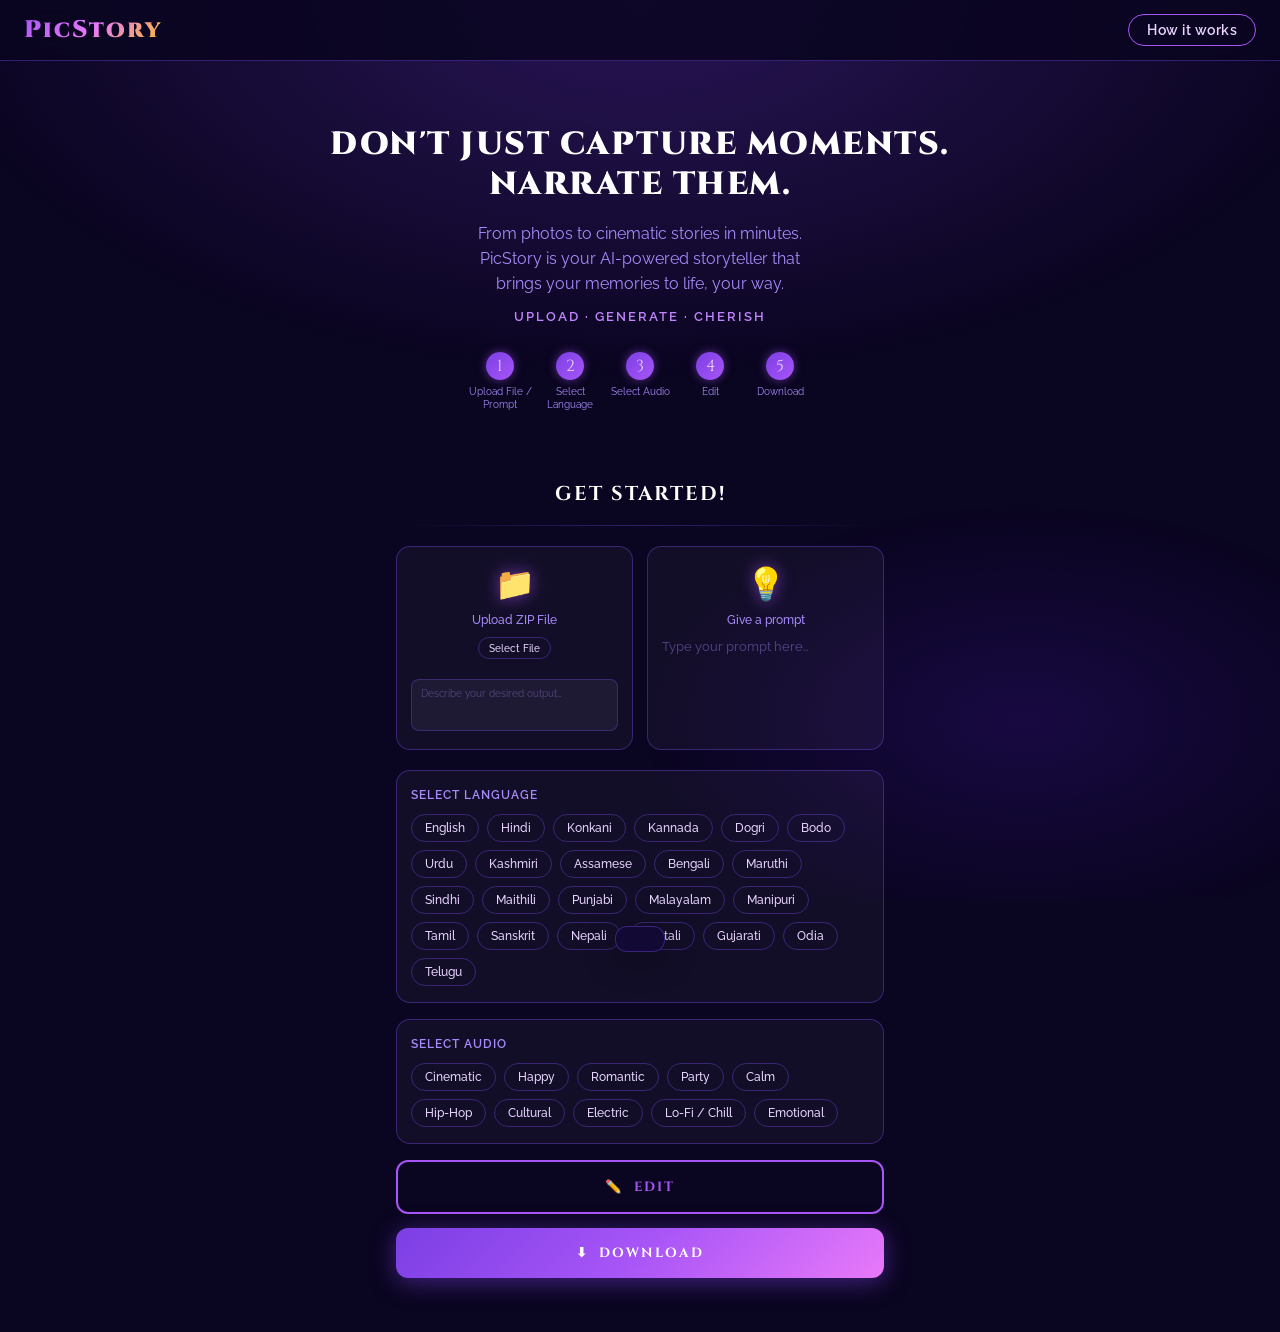
==== index.html @ 7aff5535 "Fix video pipeline: Auto-download, Gemini Imagen model 001, and 1.5-flash fallback" ====
<!DOCTYPE html>
<html lang="en">
<head>
  <meta charset="UTF-8" />
  <meta name="viewport" content="width=device-width, initial-scale=1.0"/>
  <title>PicStory – Narrate Your Moments</title>
  <link href="https://fonts.googleapis.com/css2?family=Cinzel:wght@700;900&family=Raleway:wght@300;400;500;600;700&display=swap" rel="stylesheet"/>
  <style>
    :root {
      --bg-deep:       #0a0520;
      --bg-mid:        #120a35;
      --bg-card:       rgba(255,255,255,0.04);
      --border:        rgba(130,80,255,0.35);
      --accent:        #7b3fe4;
      --accent-bright: #a855f7;
      --accent-glow:   #c084fc;
      --btn-sel:       #5b21b6;
      --text-main:     #e9d5ff;
      --text-dim:      #a78bfa;
      --text-white:    #ffffff;
      --gold:          #fbbf24;
      --success:       #34d399;
      --error:         #f87171;
    }

    *, *::before, *::after { box-sizing: border-box; margin: 0; padding: 0; }

    html { scroll-behavior: smooth; }

    body {
      font-family: 'Raleway', sans-serif;
      background: var(--bg-deep);
      color: var(--text-main);
      min-height: 100vh;
      overflow-x: hidden;
    }

    /* ───── STARFIELD BACKGROUND ───── */
    body::before {
      content: '';
      position: fixed; inset: 0; z-index: 0;
      background:
        radial-gradient(ellipse 80% 60% at 50% 0%, rgba(123,63,228,.28) 0%, transparent 70%),
        radial-gradient(ellipse 50% 40% at 80% 80%, rgba(88,28,220,.18) 0%, transparent 60%);
      pointer-events: none;
    }

    /* ─── PAGES ─── */
    .page { display: none; position: relative; z-index: 1; }
    .page.active { display: block; }

    /* ═══════════════════════════════
       NAVBAR
    ═══════════════════════════════ */
    nav {
      position: sticky; top: 0; z-index: 100;
      display: flex; align-items: center; justify-content: space-between;
      padding: 14px 24px;
      background: rgba(10,5,32,.85);
      backdrop-filter: blur(18px);
      border-bottom: 1px solid var(--border);
    }

    .logo {
      font-family: 'Cinzel', serif;
      font-size: clamp(1.1rem, 3vw, 1.5rem);
      font-weight: 900;
      background: linear-gradient(135deg, #a855f7, #e879f9, #fbbf24);
      -webkit-background-clip: text; -webkit-text-fill-color: transparent;
      letter-spacing: 2px;
    }

    .how-btn {
      font-family: 'Raleway', sans-serif;
      font-size: .85rem; font-weight: 600;
      color: var(--text-main);
      background: none;
      border: 1.5px solid var(--accent-bright);
      border-radius: 20px;
      padding: 7px 18px;
      cursor: pointer;
      transition: all .25s ease;
      letter-spacing: .5px;
    }
    .how-btn:hover {
      background: var(--accent-bright);
      color: #fff;
      box-shadow: 0 0 18px rgba(168,85,247,.6);
      transform: translateY(-1px);
    }

    /* ═══════════════════════════════
       HERO
    ═══════════════════════════════ */
    .hero {
      text-align: center;
      padding: clamp(36px, 7vw, 64px) 20px clamp(24px, 5vw, 40px);
    }

    .hero-tagline {
      font-family: 'Cinzel', serif;
      font-size: clamp(1.05rem, 4.5vw, 2rem);
      font-weight: 900;
      color: var(--text-white);
      line-height: 1.25;
      letter-spacing: 1.5px;
      text-transform: uppercase;
      margin-bottom: 16px;
    }

    .hero-sub {
      font-size: clamp(.8rem, 2.5vw, .98rem);
      color: var(--text-dim);
      max-width: 360px; margin: 0 auto 10px;
      line-height: 1.6;
    }

    .hero-pill {
      display: inline-block;
      font-size: .8rem; font-weight: 600; letter-spacing: 2px;
      color: var(--accent-glow);
      margin-bottom: 28px;
      text-transform: uppercase;
    }

    /* Steps row */
    .steps {
      display: flex; justify-content: center; flex-wrap: wrap;
      gap: 12px 6px;
      max-width: 480px; margin: 0 auto;
    }
    .step {
      display: flex; flex-direction: column; align-items: center;
      gap: 6px; width: 64px;
    }
    .step-num {
      width: 28px; height: 28px;
      border-radius: 50%;
      background: linear-gradient(135deg, var(--accent), var(--accent-bright));
      display: flex; align-items: center; justify-content: center;
      font-family: 'Cinzel', serif;
      box-shadow: 0 0 10px rgba(168,85,247,.5);
    }
    .step-label {
      font-size: .62rem; color: var(--text-dim);
      text-align: center; line-height: 1.3;
    }

    /* ═══════════════════════════════
       SECTION TITLE
    ═══════════════════════════════ */
    .section-title {
      font-family: 'Cinzel', serif;
      font-size: clamp(.95rem, 3vw, 1.25rem);
      font-weight: 700;
      text-align: center;
      color: var(--text-white);
      letter-spacing: 2px;
      text-transform: uppercase;
      margin: 28px 0 18px;
    }

    /* ═══════════════════════════════
       MAIN CARD CONTAINER
    ═══════════════════════════════ */
    .container {
      max-width: 520px;
      margin: 0 auto;
      padding: 0 16px 40px;
    }

    /* ─── Upload + Prompt Grid ─── */
    .input-grid {
      display: grid;
      grid-template-columns: 1fr 1fr;
      gap: 14px;
      margin-bottom: 20px;
    }

    .card {
      background: var(--bg-card);
      border: 1.5px solid var(--border);
      border-radius: 14px;
      padding: 18px 14px;
      display: flex; flex-direction: column; align-items: center;
      gap: 10px;
      cursor: pointer;
      transition: all .3s ease;
      position: relative; overflow: hidden;
    }
    .card::before {
      content: '';
      position: absolute; inset: 0;
      background: radial-gradient(circle at 50% 0%, rgba(168,85,247,.12) 0%, transparent 70%);
      opacity: 0; transition: opacity .3s;
    }
    .card:hover { border-color: var(--accent-bright); transform: translateY(-2px); box-shadow: 0 8px 28px rgba(123,63,228,.3); }
    .card:hover::before { opacity: 1; }

    .card-icon { font-size: 2rem; filter: drop-shadow(0 0 8px rgba(168,85,247,.6)); }
    .card-label {
      font-size: .75rem; font-weight: 500; color: var(--text-dim);
      text-align: center;
    }

    #zipInput { display: none; }

    .zip-name {
      font-size: .68rem; color: var(--success);
      text-align: center; word-break: break-all;
      max-height: 32px; overflow: hidden;
    }

    .prompt-textarea {
      width: 100%; height: 80px;
      background: transparent;
      border: none; outline: none; resize: none;
      font-family: 'Raleway', sans-serif;
      placeholder-color: var(--text-dim);
      line-height: 1.5;
    }
    .prompt-textarea::placeholder { color: rgba(167,139,250,.45); }

    /* ─── Language Section ─── */
    .section-box {
      background: var(--bg-card);
      border: 1.5px solid var(--border);
      border-radius: 14px;
      padding: 16px 14px;
      margin-bottom: 16px;
    }
    .section-box-title {
      font-size: .78rem; font-weight: 600;
      color: var(--text-dim); letter-spacing: 1px;
      text-transform: uppercase; margin-bottom: 12px;
    }

    /* Pill buttons */
    .pill-grid {
      display: flex; flex-wrap: wrap; gap: 8px;
    }

    .pill {
      font-family: 'Raleway', sans-serif;
      font-size: .72rem; font-weight: 500;
      padding: 6px 13px; border-radius: 20px;
      border: 1.5px solid var(--border);
      background: transparent;
      color: var(--text-main);
      cursor: pointer;
      transition: all .22s ease;
      user-select: none;
    }
    .pill:hover {
      border-color: var(--accent-bright);
      color: var(--accent-glow);
      box-shadow: 0 0 12px rgba(168,85,247,.35);
      transform: translateY(-1px);
    }
    .pill.selected {
      background: linear-gradient(135deg, var(--accent), var(--accent-bright));
      border-color: var(--accent-bright);
      color: #fff;
      box-shadow: 0 0 16px rgba(168,85,247,.55);
    }

    /* ─── Action Buttons ─── */
    .action-btn {
      display: block; width: 100%;
      font-family: 'Cinzel', serif;
      font-weight: 700; letter-spacing: 2px;
      text-transform: uppercase;
      padding: 16px;
      border-radius: 12px;
      border: none; cursor: pointer;
      margin-bottom: 14px;
      position: relative; overflow: hidden;
      transition: all .3s ease;
    }
    .action-btn::after {
      content: '';
      position: absolute;
      top: 50%; left: 50%;
      width: 0; height: 0;
      background: rgba(255,255,255,.2);
      border-radius: 50%;
      transform: translate(-50%, -50%);
      transition: width .5s ease, height .5s ease, opacity .5s ease;
      opacity: 0;
    }
    .action-btn:active::after {
      width: 300px; height: 300px; opacity: 0;
    }

    .btn-edit {
      background: transparent;
      border: 2px solid var(--accent-bright);
      color: var(--accent-bright);
    }
    .btn-edit:hover {
      background: rgba(168,85,247,.15);
      box-shadow: 0 0 24px rgba(168,85,247,.4), inset 0 0 12px rgba(168,85,247,.1);
      transform: translateY(-2px);
    }

    .btn-download {
      background: linear-gradient(135deg, #7b3fe4 0%, #a855f7 50%, #e879f9 100%);
      color: #fff;
      box-shadow: 0 4px 24px rgba(123,63,228,.5);
    }
    .btn-download:hover {
      box-shadow: 0 6px 36px rgba(168,85,247,.7), 0 0 60px rgba(168,85,247,.25);
      transform: translateY(-3px);
    }
    .btn-download:active { transform: translateY(0); }

    /* ─── Loader ─── */
    .loader-overlay {
      position: fixed; inset: 0; z-index: 200;
      background: rgba(10,5,32,.92);
      display: none; flex-direction: column;
      align-items: center; justify-content: center; gap: 20px;
      backdrop-filter: blur(8px);
    }
    .loader-overlay.show { display: flex; }

    .spinner {
      width: 56px; height: 56px;
      border: 4px solid rgba(168,85,247,.2);
      border-top-color: var(--accent-bright);
      border-radius: 50%;
      animation: spin 1s linear infinite;
    }
    @keyframes spin { to { transform: rotate(360deg); } }

    .loader-text {
      font-family: 'Orbitron', sans-serif;
      font-size: .85rem; color: var(--text-dim); letter-spacing: 2px;
      animation: pulse 1.5s ease-in-out infinite;
    }
    @keyframes pulse { 0%,100%{opacity:.5} 50%{opacity:1} }

    /* ─── Toast Notification ─── */
    .toast {
      position: fixed; bottom: 28px; left: 50%; transform: translateX(-50%) translateY(80px);
      z-index: 300;
      background: var(--bg-mid); border: 1.5px solid var(--border);
      border-radius: 12px; padding: 12px 24px;
      font-size: .85rem; color: var(--text-main);
      box-shadow: 0 8px 32px rgba(0,0,0,.4);
      transition: transform .35s cubic-bezier(.34,1.56,.64,1);
      white-space: nowrap;
      pointer-events: none;
    }
    .toast.show { transform: translateX(-50%) translateY(0); }
    .toast.success { border-color: var(--success); color: var(--success); }
    .toast.error   { border-color: var(--error);   color: var(--error); }

    /* ═══════════════════════════════
       HOW IT WORKS PAGE
    ═══════════════════════════════ */
    #howPage {
      min-height: 100vh;
    }

    .how-hero {
      text-align: center;
      padding: clamp(32px, 6vw, 64px) 20px 24px;
    }
    .how-hero h1 {
      font-family: 'Cinzel', serif;
      font-size: clamp(1.2rem, 4vw, 2rem);
      font-weight: 900; color: var(--text-white);
      letter-spacing: 2px; text-transform: uppercase;
      margin-bottom: 12px;
    }
    .how-hero p {
      font-size: clamp(.78rem, 2vw, .95rem);
      color: var(--text-dim); max-width: 480px; margin: 0 auto 32px; line-height: 1.65;
    }

    .video-wrapper {
      max-width: 680px; margin: 0 auto 48px;
      padding: 0 16px;
    }
    .video-container {
      position: relative;
      width: 100%; padding-top: 56.25%;
      border-radius: 18px; overflow: hidden;
      border: 2px solid var(--border);
      box-shadow: 0 0 48px rgba(123,63,228,.4), 0 0 80px rgba(123,63,228,.15);
      background: #0d0726;
    }
    .video-container iframe,
    .video-container video {
      position: absolute; inset: 0;
      width: 100%; height: 100%;
      border: none;
    }
    .video-placeholder {
      position: absolute; inset: 0;
      display: flex; flex-direction: column;
      align-items: center; justify-content: center; gap: 14px;
      background: radial-gradient(ellipse at 50% 40%, rgba(123,63,228,.25) 0%, transparent 70%);
    }
    .play-icon {
      width: 72px; height: 72px;
      border-radius: 50%;
      background: linear-gradient(135deg, var(--accent), var(--accent-bright));
      display: flex; align-items: center; justify-content: center;
      font-size: 1.8rem;
      box-shadow: 0 0 32px rgba(168,85,247,.6);
      animation: glow-pulse 2s ease-in-out infinite;
    }
    @keyframes glow-pulse {
      0%,100% { box-shadow: 0 0 32px rgba(168,85,247,.6); }
      50%      { box-shadow: 0 0 56px rgba(168,85,247,.9), 0 0 80px rgba(168,85,247,.3); }
    }
    .video-placeholder p {
      font-size: .82rem; color: var(--text-dim); letter-spacing: 1px;
    }

    /* Steps guide */
    .steps-guide {
      max-width: 680px; margin: 0 auto 40px;
      padding: 0 16px;
      display: grid;
      grid-template-columns: repeat(auto-fit, minmax(140px, 1fr));
      gap: 14px;
    }
    .guide-card {
      background: var(--bg-card);
      border: 1.5px solid var(--border);
      border-radius: 14px; padding: 18px 14px;
      text-align: center;
      transition: all .3s ease;
    }
    .guide-card:hover {
      border-color: var(--accent-bright);
      box-shadow: 0 0 20px rgba(168,85,247,.25);
      transform: translateY(-3px);
    }
    .guide-card .num {
      font-family: 'Cinzel', serif;
      font-size: 1.5rem; font-weight: 900;
      background: linear-gradient(135deg, var(--accent-bright), var(--accent-glow));
      -webkit-background-clip: text; -webkit-text-fill-color: transparent;
    }
    .guide-card h3 { font-size: .82rem; font-weight: 600; color: var(--text-white); margin: 6px 0 6px; }
    .guide-card p  { font-size: .72rem; color: var(--text-dim); line-height: 1.5; }

    .back-btn {
      display: block; max-width: 200px; margin: 0 auto 40px;
      font-family: 'Cinzel', serif;
      text-align: center; text-decoration: none;
      padding: 13px 24px; border-radius: 10px;
      background: linear-gradient(135deg, var(--accent), var(--accent-bright));
      color: #fff; border: none; cursor: pointer;
      box-shadow: 0 4px 20px rgba(123,63,228,.4);
      transition: all .3s ease;
      text-transform: uppercase;
    }
    .back-btn:hover {
      box-shadow: 0 6px 32px rgba(168,85,247,.65);
      transform: translateY(-2px);
    }

    /* ─── Divider ─── */
    .divider {
      height: 1px;
      background: linear-gradient(to right, transparent, var(--border), transparent);
      margin: 4px 0 20px;
    }

    /* ─── Animated entrance ─── */
    .fade-up {
      opacity: 0; transform: translateY(20px);
      animation: fadeUp .5s ease forwards;
    }
    @keyframes fadeUp { to { opacity: 1; transform: none; } }
    .delay-1 { animation-delay: .1s; }
    .delay-2 { animation-delay: .2s; }
    .delay-3 { animation-delay: .3s; }
    .delay-4 { animation-delay: .4s; }
    .delay-5 { animation-delay: .5s; }

    /* Scrollbar */
    ::-webkit-scrollbar { width: 5px; }
    ::-webkit-scrollbar-track { background: var(--bg-deep); }
    ::-webkit-scrollbar-thumb { background: var(--accent); border-radius: 4px; }

    /* ─── ZIP description textarea ─── */
    .zip-desc-textarea {
      width: 100%;
      height: 52px;
      background: rgba(255,255,255,0.05);
      border: 1px solid rgba(130,80,255,0.3);
      border-radius: 8px;
      outline: none; resize: none;
      font-family: 'Raleway', sans-serif;
      font-size: .68rem; color: var(--text-main);
      line-height: 1.5;
      padding: 6px 9px;
      transition: border-color .25s ease, box-shadow .25s ease;
      cursor: text;
    }
    .zip-desc-textarea::placeholder { color: rgba(167,139,250,.4); font-size: .65rem; }
    .zip-desc-textarea:focus {
      border-color: var(--accent-bright);
      box-shadow: 0 0 10px rgba(168,85,247,.3);
    }

    /* ─── Prompt card – cursor & focus ─── */
    .prompt-card { cursor: text !important; }
    .prompt-textarea {
      cursor: text;
      caret-color: var(--accent-glow);
    }
    .prompt-textarea:focus { outline: none; }
    .prompt-card:focus-within {
      border-color: var(--accent-bright);
      box-shadow: 0 8px 28px rgba(123,63,228,.35);
    }

    @media (max-width: 380px) {
      .input-grid { grid-template-columns: 1fr; }
    }
  </style>
</head>
<body>

<!-- ══════════════ MAIN PAGE ══════════════ -->
<div id="mainPage" class="page active">

  <nav>
    <div class="logo">PicStory</div>
    <button class="how-btn" onclick="showPage('howPage')">How it works</button>
  </nav>

  <section class="hero">
    <h1 class="hero-tagline fade-up">Don't just capture moments.<br/>Narrate them.</h1>
    <p class="hero-sub fade-up delay-1">From photos to cinematic stories in minutes. PicStory is your AI-powered storyteller that brings your memories to life, your way.</p>
    <div class="hero-pill fade-up delay-2">Upload · Generate · Cherish</div>

    <div class="steps fade-up delay-3">
      <div class="step"><div class="step-num">1</div><div class="step-label">Upload File / Prompt</div></div>
      <div class="step"><div class="step-num">2</div><div class="step-label">Select Language</div></div>
      <div class="step"><div class="step-num">3</div><div class="step-label">Select Audio</div></div>
      <div class="step"><div class="step-num">4</div><div class="step-label">Edit</div></div>
      <div class="step"><div class="step-num">5</div><div class="step-label">Download</div></div>
    </div>
  </section>

  <div class="container">

    <h2 class="section-title fade-up delay-3">Get Started!</h2>
    <div class="divider"></div>

    <!-- Upload + Prompt -->
    <div class="input-grid fade-up delay-4">
      <!-- ZIP Upload Card -->
      <div class="card" id="uploadCard" onclick="document.getElementById('zipInput').click()">
        <div class="card-icon">📁</div>
        <div class="card-label">Upload ZIP File</div>
        <button class="pill" style="pointer-events:none; font-size:.65rem; padding:4px 10px;">Select File</button>
        <div class="zip-name" id="zipName"></div>
        <textarea
          class="zip-desc-textarea"
          id="zipDesc"
          placeholder="Describe your desired output…"
          onclick="event.stopPropagation()"
          onmousedown="event.stopPropagation()"
        ></textarea>
        <input type="file" id="zipInput" accept=".zip" onchange="handleZip(event)"/>
      </div>

      <!-- Prompt Card -->
      <div class="card prompt-card" style="" onclick="document.getElementById('promptText').focus()">
        <div class="card-icon">💡</div>
        <div class="card-label">Give a prompt</div>
        <textarea
          class="prompt-textarea"
          id="promptText"
          placeholder="Type your prompt here…"
          onclick="event.stopPropagation()"
          onmousedown="event.stopPropagation()"
        ></textarea>
      </div>
    </div>

    <!-- Language Section -->
    <div class="section-box fade-up delay-4">
      <div class="section-box-title">Select Language</div>
      <div class="pill-grid" id="langGroup">
        <button class="pill" data-group="lang" data-val="English">English</button>
        <button class="pill" data-group="lang" data-val="Hindi">Hindi</button>
        <button class="pill" data-group="lang" data-val="Konkani">Konkani</button>
        <button class="pill" data-group="lang" data-val="Kannada">Kannada</button>
        <button class="pill" data-group="lang" data-val="Dogri">Dogri</button>
        <button class="pill" data-group="lang" data-val="Bodo">Bodo</button>
        <button class="pill" data-group="lang" data-val="Urdu">Urdu</button>
        <button class="pill" data-group="lang" data-val="Kashmiri">Kashmiri</button>
        <button class="pill" data-group="lang" data-val="Assamese">Assamese</button>
        <button class="pill" data-group="lang" data-val="Bengali">Bengali</button>
        <button class="pill" data-group="lang" data-val="Maruthi">Maruthi</button>
        <button class="pill" data-group="lang" data-val="Sindhi">Sindhi</button>
        <button class="pill" data-group="lang" data-val="Maithili">Maithili</button>
        <button class="pill" data-group="lang" data-val="Punjabi">Punjabi</button>
        <button class="pill" data-group="lang" data-val="Malayalam">Malayalam</button>
        <button class="pill" data-group="lang" data-val="Manipuri">Manipuri</button>
        <button class="pill" data-group="lang" data-val="Tamil">Tamil</button>
        <button class="pill" data-group="lang" data-val="Sanskrit">Sanskrit</button>
        <button class="pill" data-group="lang" data-val="Nepali">Nepali</button>
        <button class="pill" data-group="lang" data-val="Santali">Santali</button>
        <button class="pill" data-group="lang" data-val="Gujarati">Gujarati</button>
        <button class="pill" data-group="lang" data-val="Odia">Odia</button>
        <button class="pill" data-group="lang" data-val="Telugu">Telugu</button>
      </div>
    </div>

    <!-- Audio Section -->
    <div class="section-box fade-up delay-5">
      <div class="section-box-title">Select Audio</div>
      <div class="pill-grid" id="audioGroup">
        <button class="pill" data-group="audio" data-val="Cinematic">Cinematic</button>
        <button class="pill" data-group="audio" data-val="Happy">Happy</button>
        <button class="pill" data-group="audio" data-val="Romantic">Romantic</button>
        <button class="pill" data-group="audio" data-val="Party">Party</button>
        <button class="pill" data-group="audio" data-val="Calm">Calm</button>
        <button class="pill" data-group="audio" data-val="Hip-Hop">Hip-Hop</button>
        <button class="pill" data-group="audio" data-val="Cultural">Cultural</button>
        <button class="pill" data-group="audio" data-val="Electric">Electric</button>
        <button class="pill" data-group="audio" data-val="Lo-Fi / Chill">Lo-Fi / Chill</button>
        <button class="pill" data-group="audio" data-val="Emotional">Emotional</button>
      </div>
    </div>

    <!-- Action Buttons -->
    <button class="action-btn btn-edit fade-up delay-5" onclick="handleEdit()">✏️ &nbsp;Edit</button>
    <button class="action-btn btn-download fade-up delay-5" onclick="handleDownload()">⬇ &nbsp;Download</button>

  </div>
</div><!-- /mainPage -->


<!-- ══════════════ HOW IT WORKS PAGE ══════════════ -->
<div id="howPage" class="page">

  <nav>
    <div class="logo">PicStory</div>
    <button class="how-btn" onclick="showPage('mainPage')">← Back</button>
  </nav>

  <section class="how-hero">
    <h1 class="fade-up">How It Works</h1>
    <p class="fade-up delay-1">Watch the demo below to see how PicStory turns your photos and prompts into a beautiful cinematic video in just minutes.</p>
  </section>

  <!-- Video embed -->
  <div class="video-wrapper fade-up delay-2">
    <div class="video-container" id="videoContainer">
      <!--
        ╔══════════════════════════════════════════════╗
        ║  REPLACE THIS PLACEHOLDER WITH YOUR VIDEO   ║
        ║                                              ║
        ║  Option A – YouTube:                         ║
        ║  <iframe src="https://www.youtube.com/embed/YOUR_VIDEO_ID"
        ║    allowfullscreen></iframe>                 ║
        ║                                              ║
        ║  Option B – Self-hosted MP4:                 ║
        ║  <video src="your-demo.mp4" controls></video>║
        ╚══════════════════════════════════════════════╝
      -->
      <div class="video-placeholder">
        <div class="play-icon">▶</div>
        <p>Demo video coming soon</p>
        <p style="font-size:.68rem; color: rgba(167,139,250,.4);">Replace placeholder in HTML with your video URL</p>
      </div>
    </div>
  </div>

  <!-- Step Guide Cards -->
  <div class="steps-guide fade-up delay-3">
    <div class="guide-card">
      <div class="num">01</div>
      <h3>Upload ZIP</h3>
      <p>Bundle your photos into a ZIP file and upload it to PicStory.</p>
    </div>
    <div class="guide-card">
      <div class="num">02</div>
      <h3>Write Prompt</h3>
      <p>Describe the story or mood you want for your video.</p>
    </div>
    <div class="guide-card">
      <div class="num">03</div>
      <h3>Pick Language</h3>
      <p>Select from 23 Indian languages for narration.</p>
    </div>
    <div class="guide-card">
      <div class="num">04</div>
      <h3>Choose Audio</h3>
      <p>Set the vibe — Cinematic, Romantic, Happy & more.</p>
    </div>
    <div class="guide-card">
      <div class="num">05</div>
      <h3>Edit & Download</h3>
      <p>Fine-tune your video, then download in full quality.</p>
    </div>
  </div>

  <button class="back-btn fade-up delay-4" onclick="showPage('mainPage')">Start Creating</button>

</div><!-- /howPage -->


<!-- Loader -->
<div class="loader-overlay" id="loader">
  <div class="spinner"></div>
  <div class="loader-text" id="loaderText">Generating your story...</div>
</div>

<!-- Toast -->
<div class="toast" id="toast"></div>


<script>
  // ─── State ───
  const state = {
    zipFile: null,
    selectedLanguage: null,
    selectedAudio: null,
    prompt: ''
  };

  // ─── Page Navigation ───
  function showPage(id) {
    document.querySelectorAll('.page').forEach(p => p.classList.remove('active'));
    document.getElementById(id).classList.add('active');
    window.scrollTo({ top: 0, behavior: 'smooth' });
  }

  // ─── ZIP Handler ───
  function handleZip(e) {
    const file = e.target.files[0];
    if (!file) return;
    state.zipFile = file;
    const el = document.getElementById('zipName');
    el.textContent = file.name.length > 22 ? file.name.slice(0, 20) + '…' : file.name;
    showToast('✅ ' + file.name + ' loaded', 'success');
  }

  // ─── Pill Toggle (single select per group) ───
  document.querySelectorAll('.pill[data-group]').forEach(btn => {
    btn.addEventListener('click', () => {
      const group = btn.dataset.group;
      document.querySelectorAll(`.pill[data-group="${group}"]`).forEach(b => b.classList.remove('selected'));
      btn.classList.add('selected');
      if (group === 'lang')  state.selectedLanguage = btn.dataset.val;
      if (group === 'audio') state.selectedAudio    = btn.dataset.val;
    });
  });

  // ─── Validate form ───
  function validate() {
    const prompt  = document.getElementById('promptText').value.trim();
    const zipDesc = document.getElementById('zipDesc').value.trim();
    state.prompt  = prompt;
    state.zipDesc = zipDesc;
    if (!state.zipFile && !prompt) {
      showToast('⚠️ Please upload a ZIP or enter a prompt', 'error'); return false;
    }
    if (!state.selectedLanguage) {
      showToast('⚠️ Please select a language', 'error'); return false;
    }
    if (!state.selectedAudio) {
      showToast('⚠️ Please select an audio style', 'error'); return false;
    }
    return true;
  }

  // ─── Edit ───
  function handleEdit() {
    if (!validate()) return;
    showToast('✏️ Opening editor…', 'success');
    // TODO: hook your edit endpoint here
    // Example: window.location.href = '/edit?lang=...'
  }

  // ─── Download ───
  async function handleDownload() {
    if (!validate()) return;
    showLoader('Generating your story…');

    try {
      const formData = new FormData();
      if (state.zipFile)          formData.append('zip',         state.zipFile);
      if (state.zipDesc)          formData.append('zip_desc',    state.zipDesc);
      if (state.prompt)           formData.append('prompt',      state.prompt);
      if (state.selectedLanguage) formData.append('language', state.selectedLanguage);
      if (state.selectedAudio)    formData.append('audio',    state.selectedAudio);

      // ─── Replace '/api/generate' with your actual backend endpoint ───
      const res = await fetch('/api/generate', {
        method: 'POST',
        body: formData
      });

      hideLoader();

      if (!res.ok) {
        const err = await res.json().catch(() => ({}));
        showToast('❌ ' + (err.message || 'Generation failed. Please try again.'), 'error');
        return;
      }

      // Assuming backend returns a video blob or a JSON with a URL
      const contentType = res.headers.get('Content-Type') || '';
      if (contentType.includes('application/json')) {
        const data = await res.json();
        const url = data.videoUrl || data.url;
        if (url) triggerDownload(url, 'picstory-video.mp4');
        else showToast('✅ Video ready! Check your dashboard.', 'success');
      } else {
        // blob response
        const blob = await res.blob();
        const url  = URL.createObjectURL(blob);
        triggerDownload(url, 'picstory-video.mp4');
        showToast('✅ Download started!', 'success');
      }

    } catch (err) {
      hideLoader();
      showToast('❌ Network error: ' + err.message, 'error');
    }
  }

  function triggerDownload(url, filename) {
    const a = document.createElement('a');
    a.href = url; a.download = filename;
    document.body.appendChild(a); a.click();
    document.body.removeChild(a);
    showToast('✅ Download started!', 'success');
  }

  // ─── Loader helpers ───
  function showLoader(msg) {
    document.getElementById('loaderText').textContent = msg || 'Loading…';
    document.getElementById('loader').classList.add('show');
  }
  function hideLoader() {
    document.getElementById('loader').classList.remove('show');
  }

  // ─── Toast helpers ───
  let toastTimer;
  function showToast(msg, type) {
    const t = document.getElementById('toast');
    t.textContent = msg;
    t.className = 'toast show ' + (type || '');
    clearTimeout(toastTimer);
    toastTimer = setTimeout(() => t.classList.remove('show'), 3200);
  }
</script>
</body>
</html>
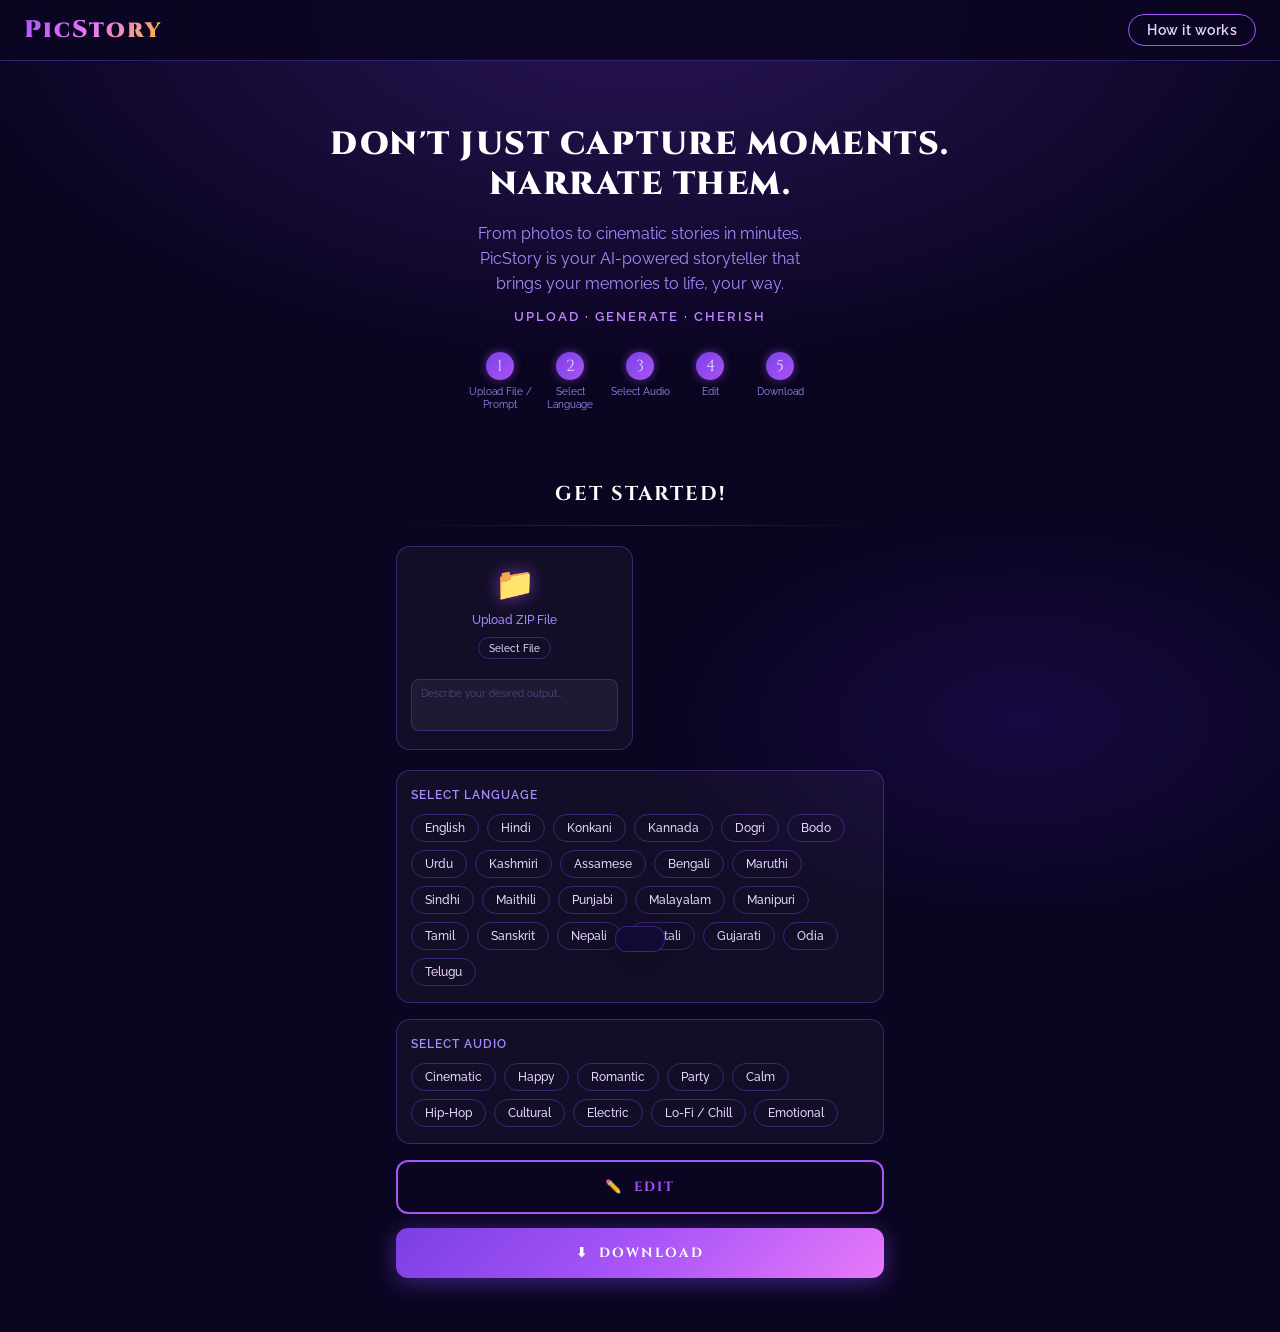
==== commit d14c63aa: "Add new features and awareenss video generation pipeline refinements" ====
--- a/index.html
+++ b/index.html
@@ -211,15 +211,7 @@
       max-height: 32px; overflow: hidden;
     }
 
-    .prompt-textarea {
-      width: 100%; height: 80px;
-      background: transparent;
-      border: none; outline: none; resize: none;
-      font-family: 'Raleway', sans-serif;
-      placeholder-color: var(--text-dim);
-      line-height: 1.5;
-    }
-    .prompt-textarea::placeholder { color: rgba(167,139,250,.45); }
+
 
     /* ─── Language Section ─── */
     .section-box {
@@ -511,16 +503,7 @@
     }
 
     /* ─── Prompt card – cursor & focus ─── */
-    .prompt-card { cursor: text !important; }
-    .prompt-textarea {
-      cursor: text;
-      caret-color: var(--accent-glow);
-    }
-    .prompt-textarea:focus { outline: none; }
-    .prompt-card:focus-within {
-      border-color: var(--accent-bright);
-      box-shadow: 0 8px 28px rgba(123,63,228,.35);
-    }
+
 
     @media (max-width: 380px) {
       .input-grid { grid-template-columns: 1fr; }
@@ -574,18 +557,7 @@
         <input type="file" id="zipInput" accept=".zip" onchange="handleZip(event)"/>
       </div>
 
-      <!-- Prompt Card -->
-      <div class="card prompt-card" style="" onclick="document.getElementById('promptText').focus()">
-        <div class="card-icon">💡</div>
-        <div class="card-label">Give a prompt</div>
-        <textarea
-          class="prompt-textarea"
-          id="promptText"
-          placeholder="Type your prompt here…"
-          onclick="event.stopPropagation()"
-          onmousedown="event.stopPropagation()"
-        ></textarea>
-      </div>
+
     </div>
 
     <!-- Language Section -->
@@ -762,12 +734,10 @@
 
   // ─── Validate form ───
   function validate() {
-    const prompt  = document.getElementById('promptText').value.trim();
     const zipDesc = document.getElementById('zipDesc').value.trim();
-    state.prompt  = prompt;
     state.zipDesc = zipDesc;
-    if (!state.zipFile && !prompt) {
-      showToast('⚠️ Please upload a ZIP or enter a prompt', 'error'); return false;
+    if (!state.zipFile) {
+      showToast('⚠️ Please upload a ZIP file', 'error'); return false;
     }
     if (!state.selectedLanguage) {
       showToast('⚠️ Please select a language', 'error'); return false;
@@ -795,7 +765,6 @@
       const formData = new FormData();
       if (state.zipFile)          formData.append('zip',         state.zipFile);
       if (state.zipDesc)          formData.append('zip_desc',    state.zipDesc);
-      if (state.prompt)           formData.append('prompt',      state.prompt);
       if (state.selectedLanguage) formData.append('language', state.selectedLanguage);
       if (state.selectedAudio)    formData.append('audio',    state.selectedAudio);
 
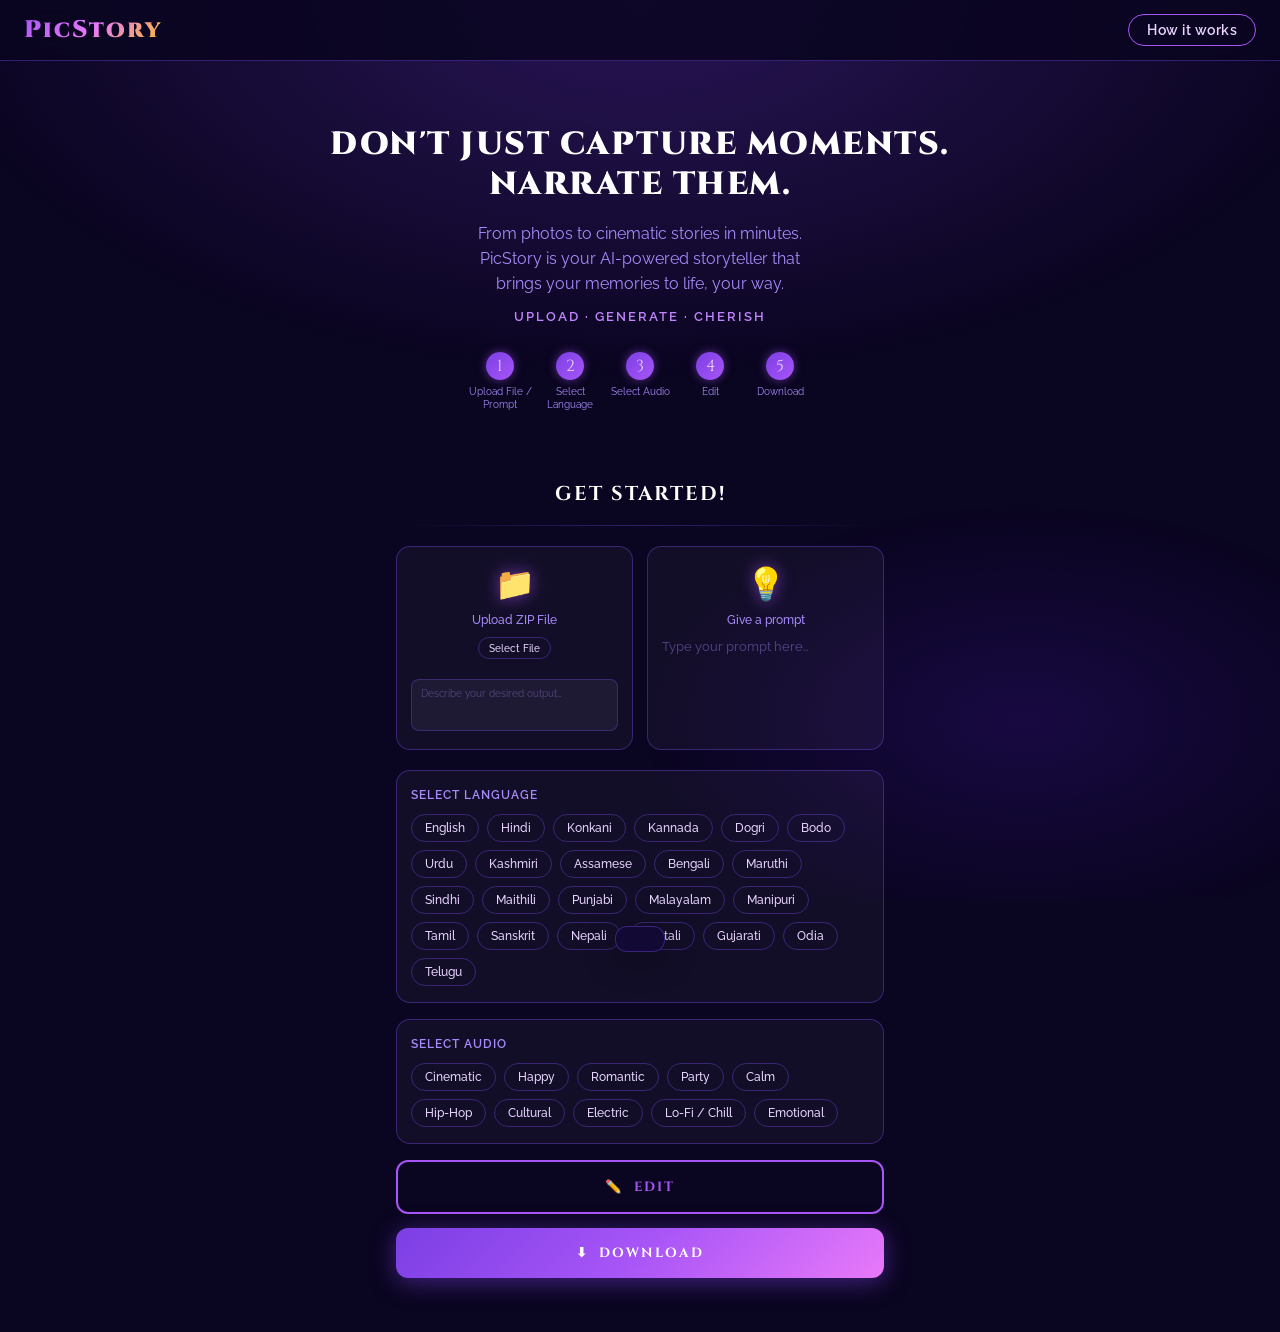
==== commit 3d754a95: "Fixed missing audio_vibe database column and restored BLIP model" ====
--- a/index.html
+++ b/index.html
@@ -211,7 +211,15 @@
       max-height: 32px; overflow: hidden;
     }
 
-
+    .prompt-textarea {
+      width: 100%; height: 80px;
+      background: transparent;
+      border: none; outline: none; resize: none;
+      font-family: 'Raleway', sans-serif;
+      placeholder-color: var(--text-dim);
+      line-height: 1.5;
+    }
+    .prompt-textarea::placeholder { color: rgba(167,139,250,.45); }
 
     /* ─── Language Section ─── */
     .section-box {
@@ -503,7 +511,16 @@
     }
 
     /* ─── Prompt card – cursor & focus ─── */
-
+    .prompt-card { cursor: text !important; }
+    .prompt-textarea {
+      cursor: text;
+      caret-color: var(--accent-glow);
+    }
+    .prompt-textarea:focus { outline: none; }
+    .prompt-card:focus-within {
+      border-color: var(--accent-bright);
+      box-shadow: 0 8px 28px rgba(123,63,228,.35);
+    }
 
     @media (max-width: 380px) {
       .input-grid { grid-template-columns: 1fr; }
@@ -557,7 +574,18 @@
         <input type="file" id="zipInput" accept=".zip" onchange="handleZip(event)"/>
       </div>
 
-
+      <!-- Prompt Card -->
+      <div class="card prompt-card" style="" onclick="document.getElementById('promptText').focus()">
+        <div class="card-icon">💡</div>
+        <div class="card-label">Give a prompt</div>
+        <textarea
+          class="prompt-textarea"
+          id="promptText"
+          placeholder="Type your prompt here…"
+          onclick="event.stopPropagation()"
+          onmousedown="event.stopPropagation()"
+        ></textarea>
+      </div>
     </div>
 
     <!-- Language Section -->
@@ -734,10 +762,12 @@
 
   // ─── Validate form ───
   function validate() {
+    const prompt  = document.getElementById('promptText').value.trim();
     const zipDesc = document.getElementById('zipDesc').value.trim();
+    state.prompt  = prompt;
     state.zipDesc = zipDesc;
-    if (!state.zipFile) {
-      showToast('⚠️ Please upload a ZIP file', 'error'); return false;
+    if (!state.zipFile && !prompt) {
+      showToast('⚠️ Please upload a ZIP or enter a prompt', 'error'); return false;
     }
     if (!state.selectedLanguage) {
       showToast('⚠️ Please select a language', 'error'); return false;
@@ -765,6 +795,7 @@
       const formData = new FormData();
       if (state.zipFile)          formData.append('zip',         state.zipFile);
       if (state.zipDesc)          formData.append('zip_desc',    state.zipDesc);
+      if (state.prompt)           formData.append('prompt',      state.prompt);
       if (state.selectedLanguage) formData.append('language', state.selectedLanguage);
       if (state.selectedAudio)    formData.append('audio',    state.selectedAudio);
 
@@ -831,4 +862,4 @@
   }
 </script>
 </body>
-</html>
+</html>
